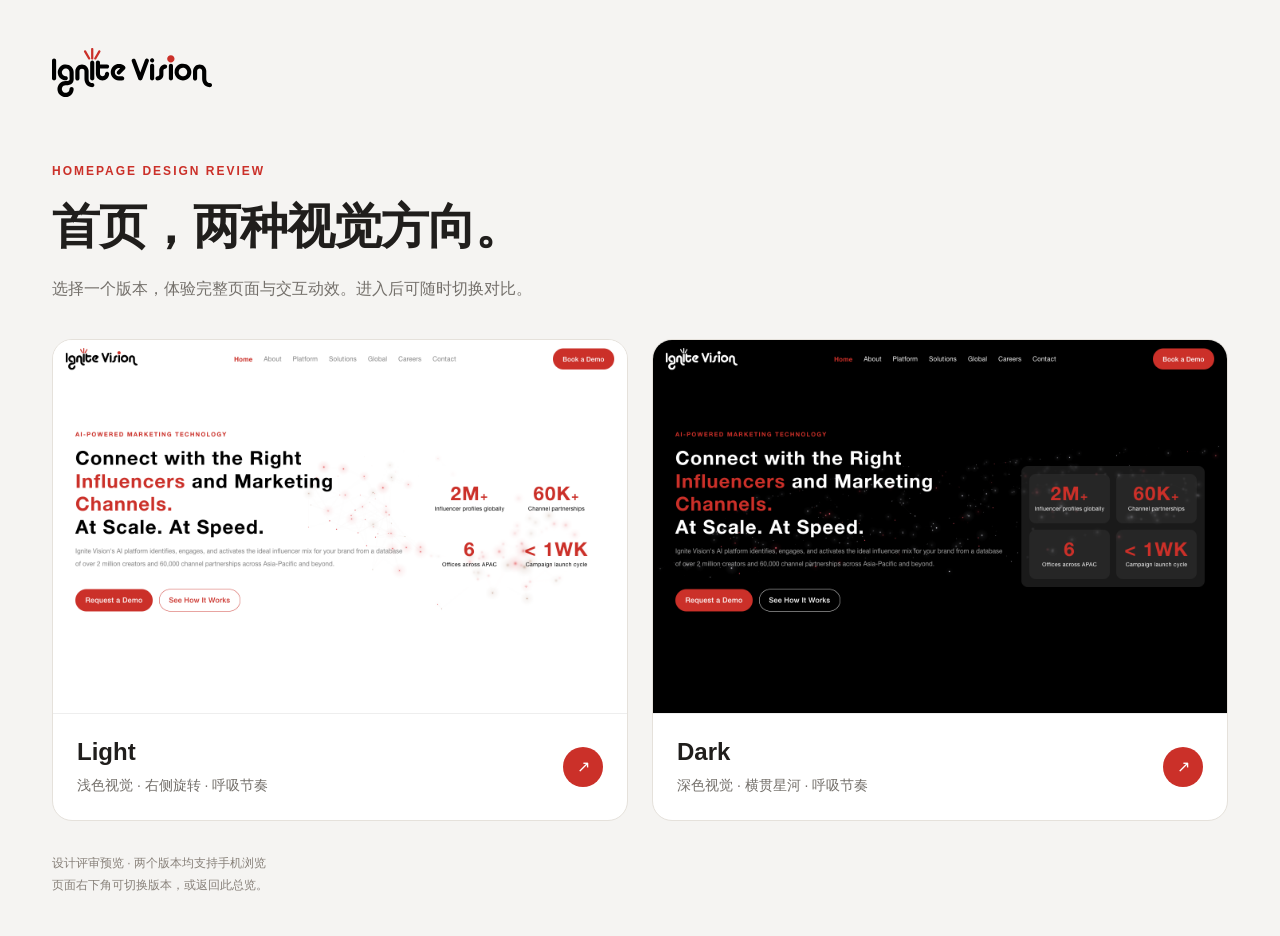
==== project/index.html @ 5781a89d "更新" ====
<!doctype html>
<html lang="zh-Hans"><head><meta charset="utf-8"><meta name="viewport" content="width=device-width,initial-scale=1"><title>Ignite Vision · 首页版本预览</title><style>
*{box-sizing:border-box}body{margin:0;background:#f5f4f2;color:#201e1c;font-family:Arial,"Helvetica Neue",sans-serif}main{max-width:1240px;margin:auto;padding:48px 32px 40px}.brand{display:block;width:160px;height:auto;margin-bottom:64px}.eyebrow{color:#cb3029;font-size:12px;font-weight:bold;letter-spacing:2px}h1{font-size:clamp(30px,4vw,48px);letter-spacing:-1px;margin:16px 0}header p{color:#74706b;line-height:1.8;margin-bottom:36px}.versions{display:grid;grid-template-columns:1fr 1fr;gap:24px}.version{display:block;background:white;border:1px solid #e5e1db;border-radius:20px;overflow:hidden;color:inherit;text-decoration:none;transition:transform 180ms,box-shadow 180ms}.version:hover{transform:translateY(-4px);box-shadow:0 14px 36px #221b1210}.version:focus-visible{outline:3px solid #cb3029;outline-offset:5px}.version img{width:100%;aspect-ratio:1440/936;object-fit:cover;display:block;border-bottom:1px solid #eee}.details{padding:24px;display:flex;gap:16px;align-items:center;justify-content:space-between}h2{font-size:24px;margin:0 0 8px}.details p{font-size:14px;color:#74706b;margin:0;line-height:1.6}.arrow{border-radius:50%;background:#cb3029;color:white;width:40px;height:40px;display:grid;place-items:center;flex-shrink:0}footer{color:#88817a;font-size:12px;margin-top:32px;line-height:1.8}@media(max-width:700px){main{padding:28px 20px}.brand{margin-bottom:40px}.versions{grid-template-columns:1fr}.details{padding:20px}}@media(prefers-reduced-motion:reduce){.version{transition:none}}
</style></head><body><main><img class="brand" src="assets/light/0-imgStandardFormat.svg" alt="Ignite Vision"><header><span class="eyebrow">HOMEPAGE DESIGN REVIEW</span><h1>首页，两种视觉方向。</h1><p>选择一个版本，体验完整页面与交互动效。进入后可随时切换对比。</p></header><div class="versions"><a class="version" href="home-light.html"><img src="assets/preview-light.png" alt="Light 首页浅色首屏预览"><div class="details"><div><h2>Light</h2><p>浅色视觉 · 右侧旋转 · 呼吸节奏</p></div><span class="arrow" aria-hidden="true">↗</span></div></a><a class="version" href="home.html"><img src="assets/preview-dark.png" alt="Dark 首页深色首屏预览"><div class="details"><div><h2>Dark</h2><p>深色视觉 · 横贯星河 · 呼吸节奏</p></div><span class="arrow" aria-hidden="true">↗</span></div></a></div><footer>设计评审预览 · 两个版本均支持手机浏览<br>页面右下角可切换版本，或返回此总览。</footer></main></body></html>
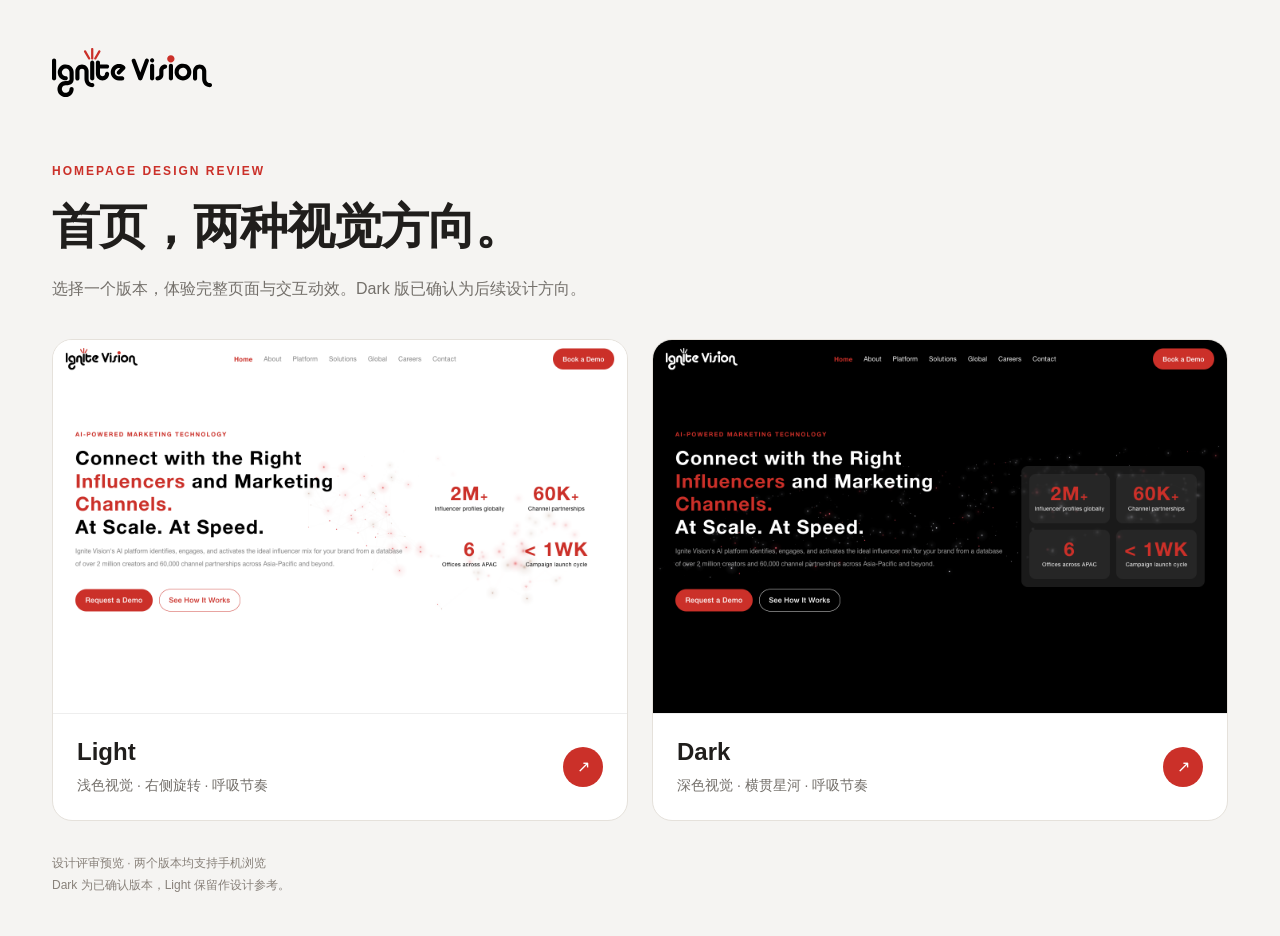
==== commit 03a7aef8: "更新" ====
--- a/project/index.html
+++ b/project/index.html
@@ -1,4 +1,4 @@
 <!doctype html>
 <html lang="zh-Hans"><head><meta charset="utf-8"><meta name="viewport" content="width=device-width,initial-scale=1"><title>Ignite Vision · 首页版本预览</title><style>
 *{box-sizing:border-box}body{margin:0;background:#f5f4f2;color:#201e1c;font-family:Arial,"Helvetica Neue",sans-serif}main{max-width:1240px;margin:auto;padding:48px 32px 40px}.brand{display:block;width:160px;height:auto;margin-bottom:64px}.eyebrow{color:#cb3029;font-size:12px;font-weight:bold;letter-spacing:2px}h1{font-size:clamp(30px,4vw,48px);letter-spacing:-1px;margin:16px 0}header p{color:#74706b;line-height:1.8;margin-bottom:36px}.versions{display:grid;grid-template-columns:1fr 1fr;gap:24px}.version{display:block;background:white;border:1px solid #e5e1db;border-radius:20px;overflow:hidden;color:inherit;text-decoration:none;transition:transform 180ms,box-shadow 180ms}.version:hover{transform:translateY(-4px);box-shadow:0 14px 36px #221b1210}.version:focus-visible{outline:3px solid #cb3029;outline-offset:5px}.version img{width:100%;aspect-ratio:1440/936;object-fit:cover;display:block;border-bottom:1px solid #eee}.details{padding:24px;display:flex;gap:16px;align-items:center;justify-content:space-between}h2{font-size:24px;margin:0 0 8px}.details p{font-size:14px;color:#74706b;margin:0;line-height:1.6}.arrow{border-radius:50%;background:#cb3029;color:white;width:40px;height:40px;display:grid;place-items:center;flex-shrink:0}footer{color:#88817a;font-size:12px;margin-top:32px;line-height:1.8}@media(max-width:700px){main{padding:28px 20px}.brand{margin-bottom:40px}.versions{grid-template-columns:1fr}.details{padding:20px}}@media(prefers-reduced-motion:reduce){.version{transition:none}}
-</style></head><body><main><img class="brand" src="assets/light/0-imgStandardFormat.svg" alt="Ignite Vision"><header><span class="eyebrow">HOMEPAGE DESIGN REVIEW</span><h1>首页，两种视觉方向。</h1><p>选择一个版本，体验完整页面与交互动效。进入后可随时切换对比。</p></header><div class="versions"><a class="version" href="home-light.html"><img src="assets/preview-light.png" alt="Light 首页浅色首屏预览"><div class="details"><div><h2>Light</h2><p>浅色视觉 · 右侧旋转 · 呼吸节奏</p></div><span class="arrow" aria-hidden="true">↗</span></div></a><a class="version" href="home.html"><img src="assets/preview-dark.png" alt="Dark 首页深色首屏预览"><div class="details"><div><h2>Dark</h2><p>深色视觉 · 横贯星河 · 呼吸节奏</p></div><span class="arrow" aria-hidden="true">↗</span></div></a></div><footer>设计评审预览 · 两个版本均支持手机浏览<br>页面右下角可切换版本，或返回此总览。</footer></main></body></html>
+</style></head><body><main><img class="brand" src="assets/light/0-imgStandardFormat.svg" alt="Ignite Vision"><header><span class="eyebrow">HOMEPAGE DESIGN REVIEW</span><h1>首页，两种视觉方向。</h1><p>选择一个版本，体验完整页面与交互动效。Dark 版已确认为后续设计方向。</p></header><div class="versions"><a class="version" href="home-light.html"><img src="assets/preview-light.png" alt="Light 首页浅色首屏预览"><div class="details"><div><h2>Light</h2><p>浅色视觉 · 右侧旋转 · 呼吸节奏</p></div><span class="arrow" aria-hidden="true">↗</span></div></a><a class="version" href="home.html"><img src="assets/preview-dark.png" alt="Dark 首页深色首屏预览"><div class="details"><div><h2>Dark</h2><p>深色视觉 · 横贯星河 · 呼吸节奏</p></div><span class="arrow" aria-hidden="true">↗</span></div></a></div><footer>设计评审预览 · 两个版本均支持手机浏览<br>Dark 为已确认版本，Light 保留作设计参考。</footer></main></body></html>
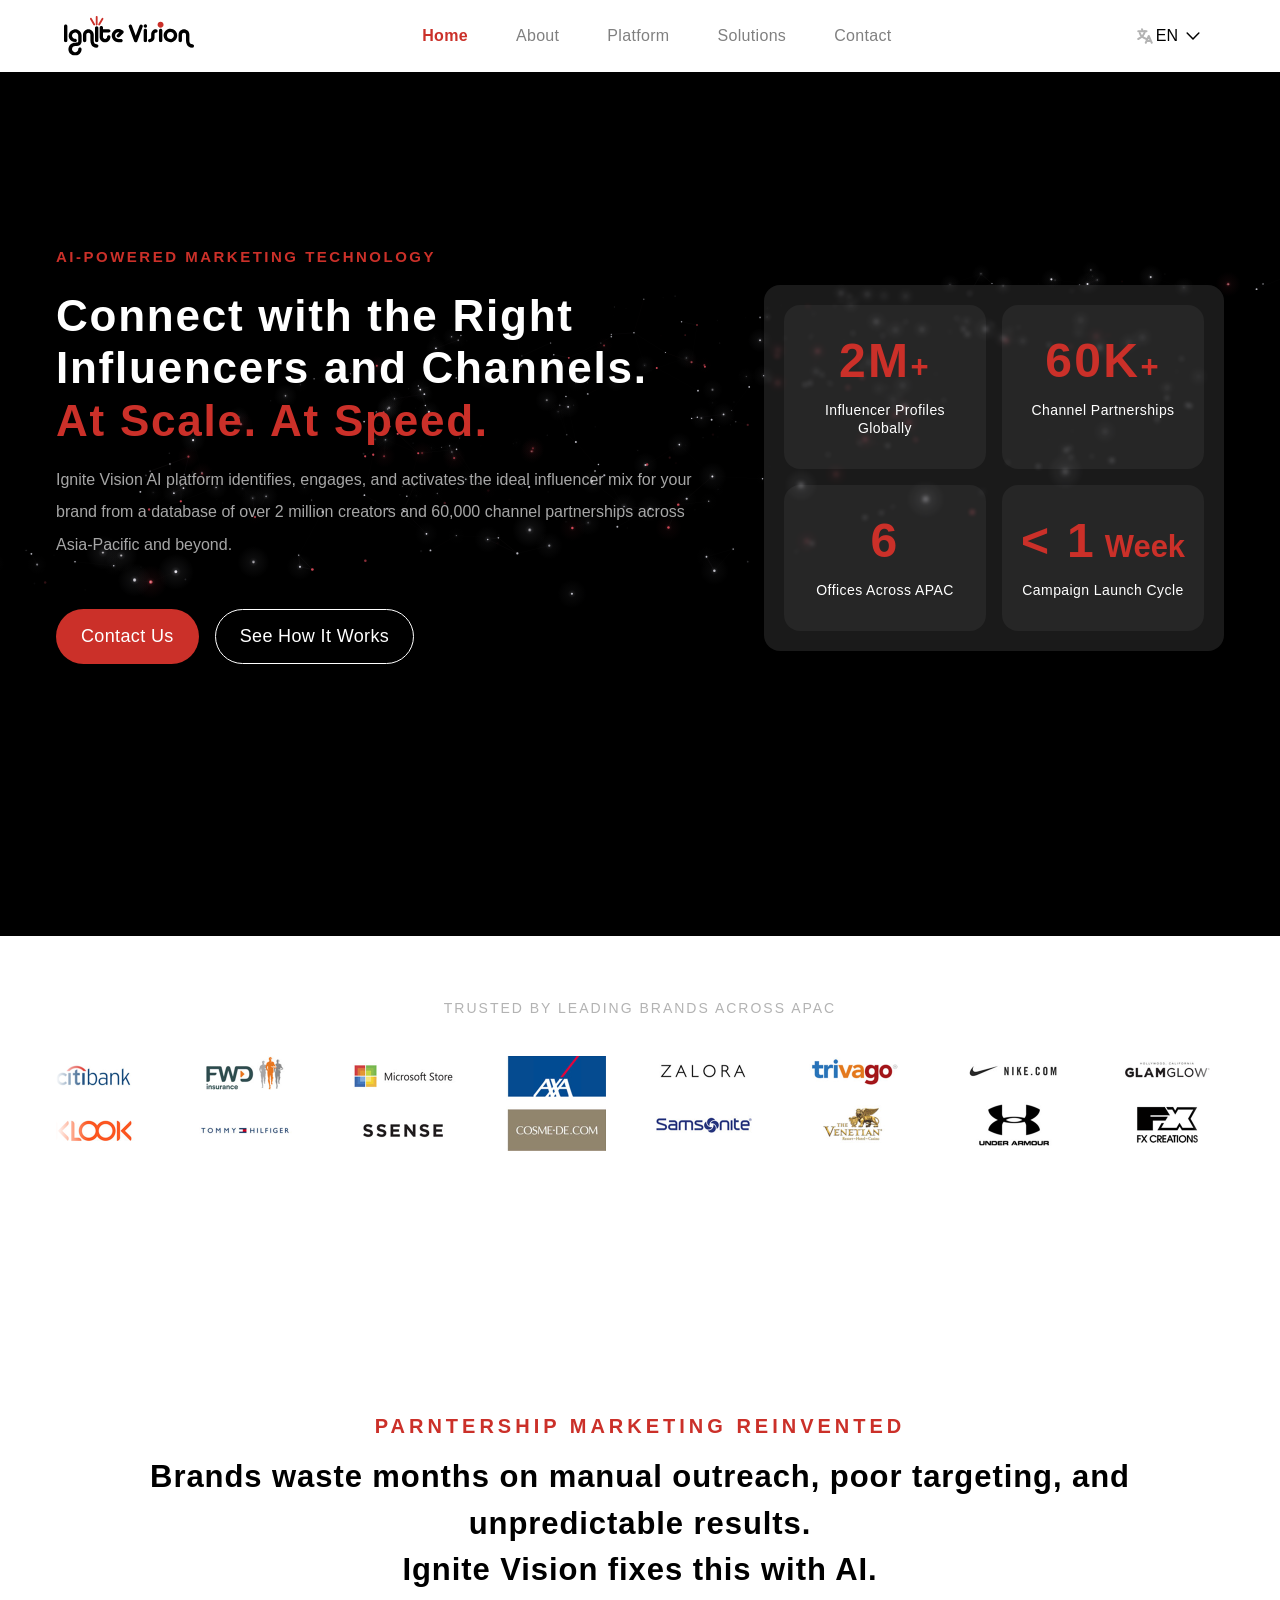
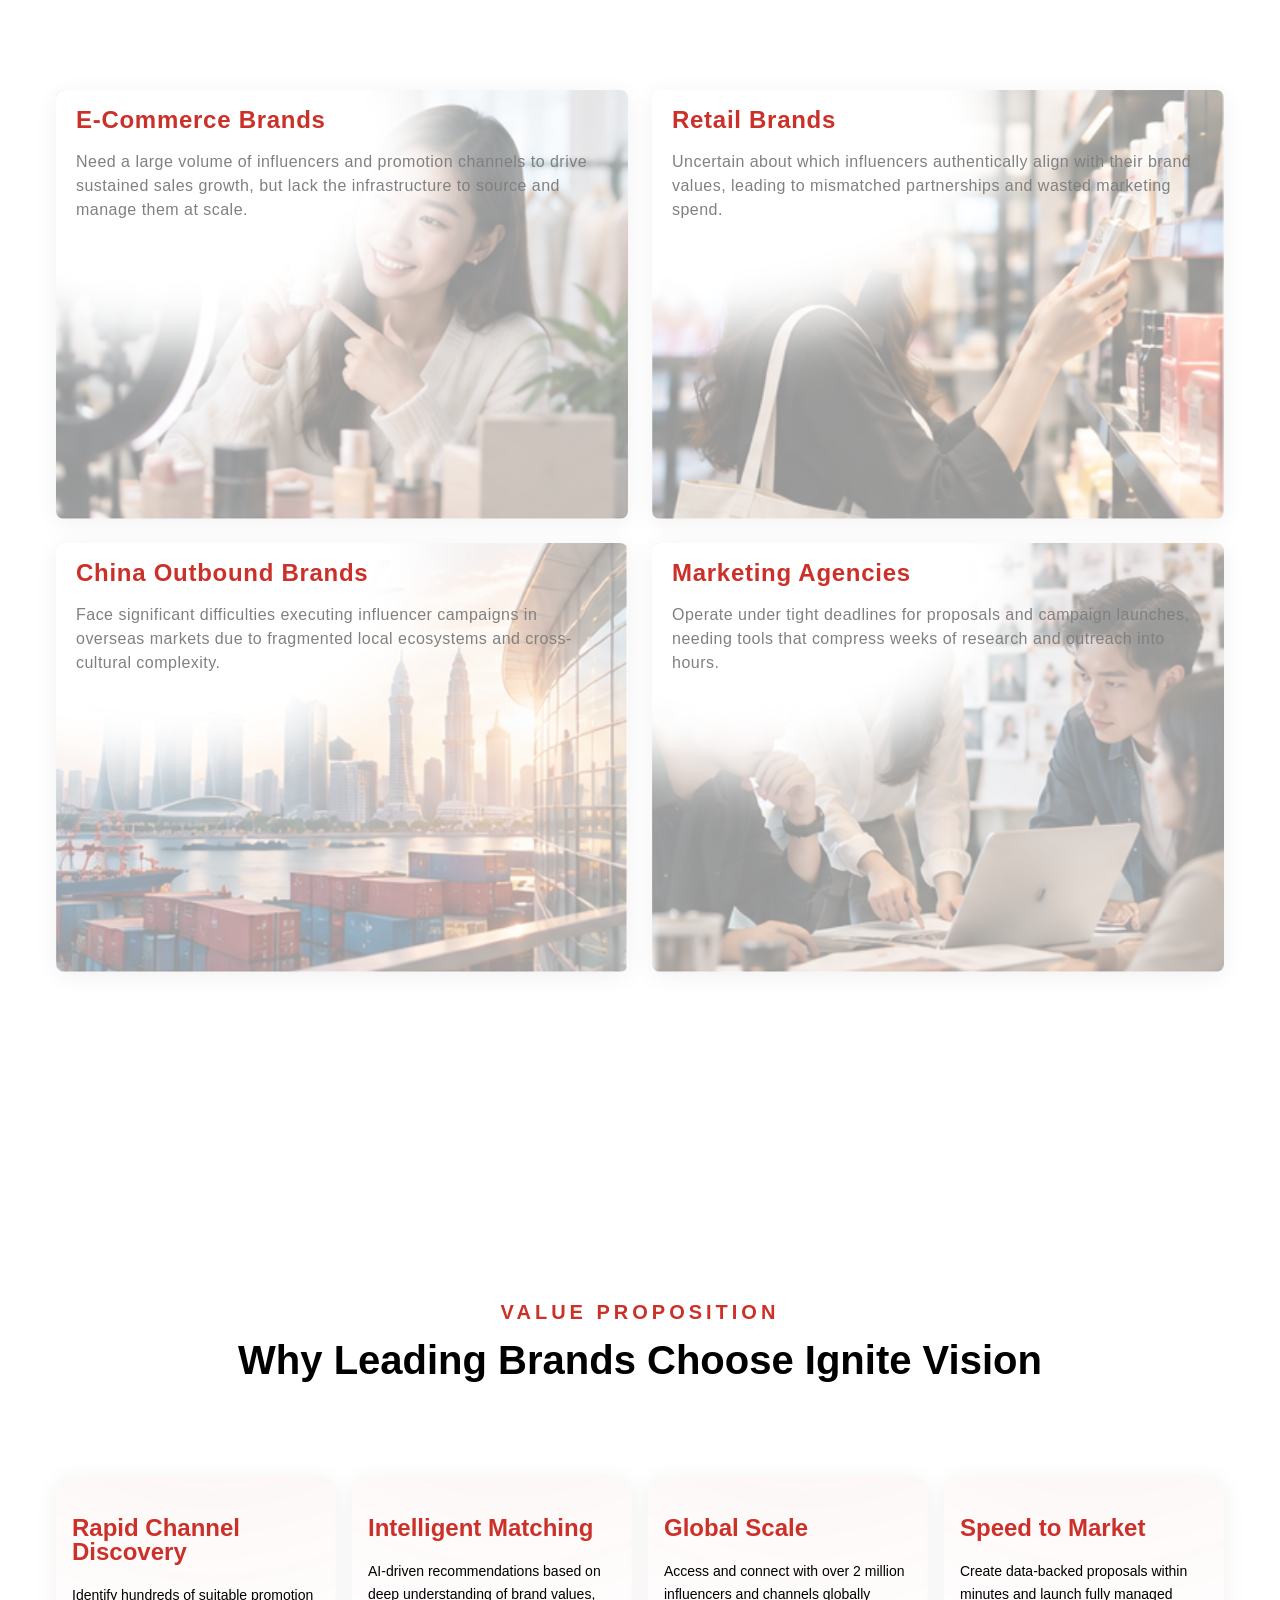
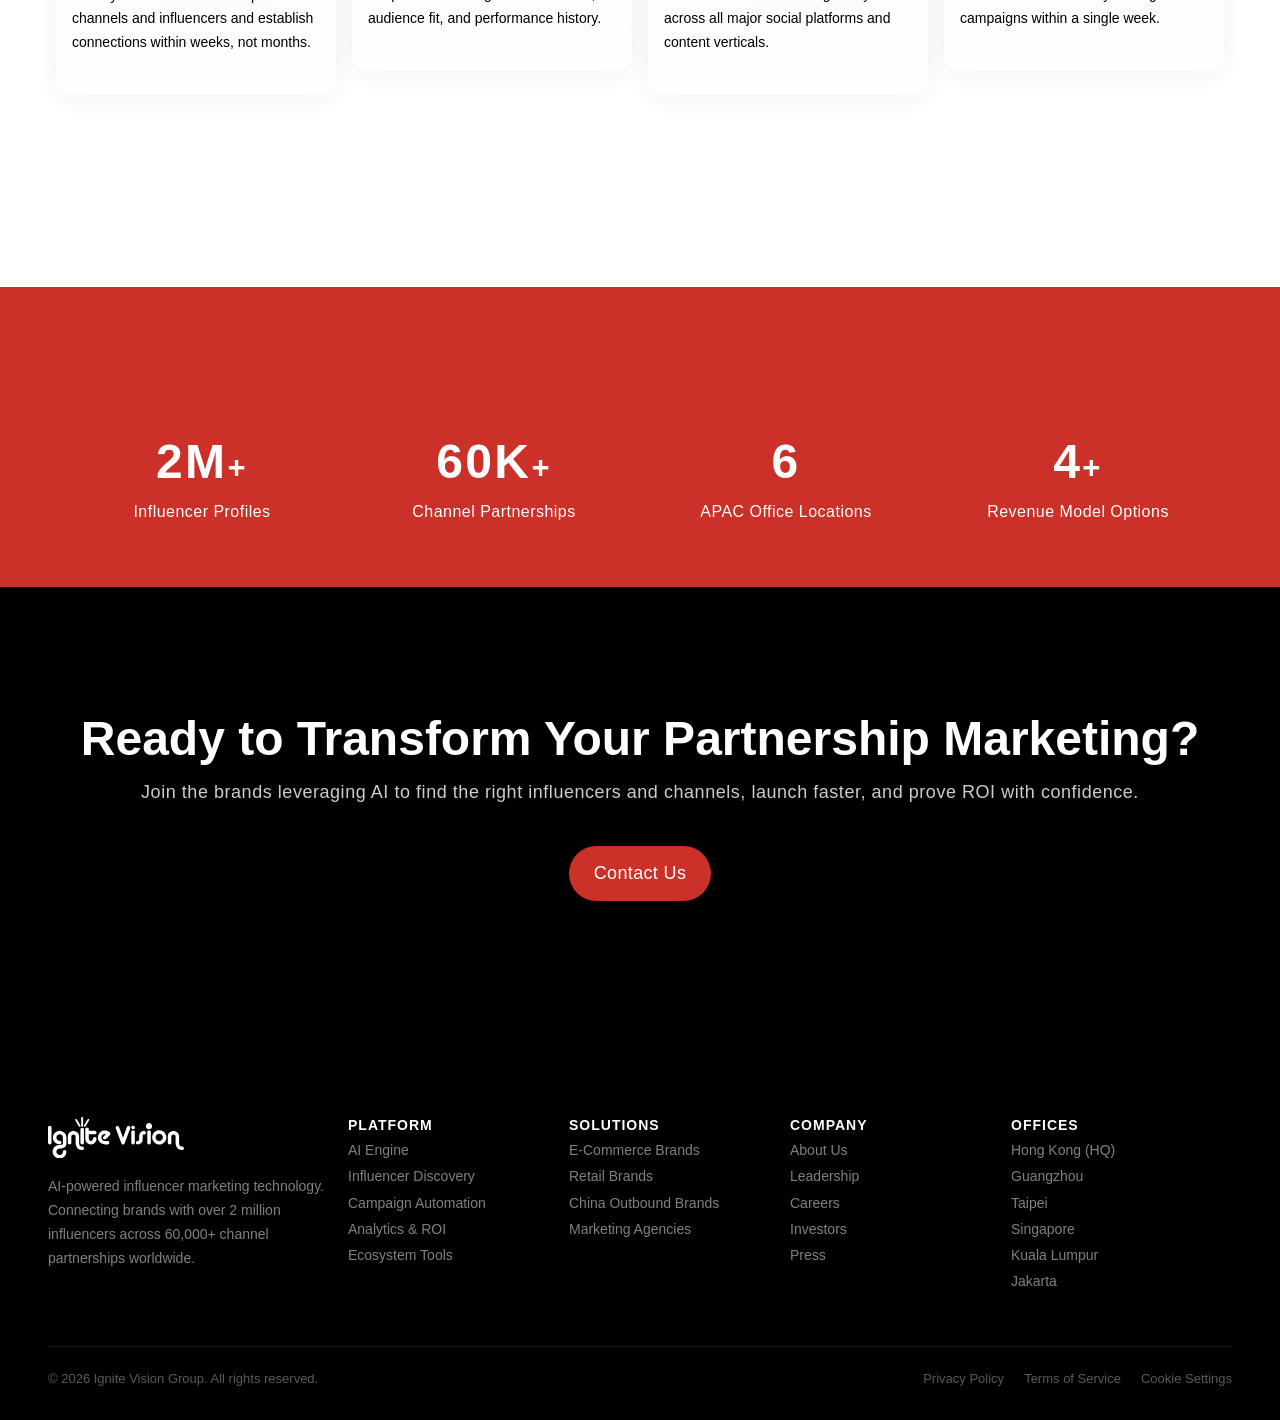
==== commit 2323e212: "更新入口" ====
--- a/project/index.html
+++ b/project/index.html
@@ -1,4 +1,5 @@
 <!doctype html>
-<html lang="zh-Hans"><head><meta charset="utf-8"><meta name="viewport" content="width=device-width,initial-scale=1"><title>Ignite Vision · 首页版本预览</title><style>
-*{box-sizing:border-box}body{margin:0;background:#f5f4f2;color:#201e1c;font-family:Arial,"Helvetica Neue",sans-serif}main{max-width:1240px;margin:auto;padding:48px 32px 40px}.brand{display:block;width:160px;height:auto;margin-bottom:64px}.eyebrow{color:#cb3029;font-size:12px;font-weight:bold;letter-spacing:2px}h1{font-size:clamp(30px,4vw,48px);letter-spacing:-1px;margin:16px 0}header p{color:#74706b;line-height:1.8;margin-bottom:36px}.versions{display:grid;grid-template-columns:1fr 1fr;gap:24px}.version{display:block;background:white;border:1px solid #e5e1db;border-radius:20px;overflow:hidden;color:inherit;text-decoration:none;transition:transform 180ms,box-shadow 180ms}.version:hover{transform:translateY(-4px);box-shadow:0 14px 36px #221b1210}.version:focus-visible{outline:3px solid #cb3029;outline-offset:5px}.version img{width:100%;aspect-ratio:1440/936;object-fit:cover;display:block;border-bottom:1px solid #eee}.details{padding:24px;display:flex;gap:16px;align-items:center;justify-content:space-between}h2{font-size:24px;margin:0 0 8px}.details p{font-size:14px;color:#74706b;margin:0;line-height:1.6}.arrow{border-radius:50%;background:#cb3029;color:white;width:40px;height:40px;display:grid;place-items:center;flex-shrink:0}footer{color:#88817a;font-size:12px;margin-top:32px;line-height:1.8}@media(max-width:700px){main{padding:28px 20px}.brand{margin-bottom:40px}.versions{grid-template-columns:1fr}.details{padding:20px}}@media(prefers-reduced-motion:reduce){.version{transition:none}}
-</style></head><body><main><img class="brand" src="assets/light/0-imgStandardFormat.svg" alt="Ignite Vision"><header><span class="eyebrow">HOMEPAGE DESIGN REVIEW</span><h1>首页，两种视觉方向。</h1><p>选择一个版本，体验完整页面与交互动效。Dark 版已确认为后续设计方向。</p></header><div class="versions"><a class="version" href="home-light.html"><img src="assets/preview-light.png" alt="Light 首页浅色首屏预览"><div class="details"><div><h2>Light</h2><p>浅色视觉 · 右侧旋转 · 呼吸节奏</p></div><span class="arrow" aria-hidden="true">↗</span></div></a><a class="version" href="home.html"><img src="assets/preview-dark.png" alt="Dark 首页深色首屏预览"><div class="details"><div><h2>Dark</h2><p>深色视觉 · 横贯星河 · 呼吸节奏</p></div><span class="arrow" aria-hidden="true">↗</span></div></a></div><footer>设计评审预览 · 两个版本均支持手机浏览<br>Dark 为已确认版本，Light 保留作设计参考。</footer></main></body></html>
+<html lang="en"><head><meta charset="utf-8"><meta name="viewport" content="width=device-width,initial-scale=1"><title>Ignite Vision</title>
+<script>location.replace('home.html'+location.search+location.hash);</script>
+<noscript><meta http-equiv="refresh" content="0;url=home.html"></noscript>
+</head><body><a href="home.html">Go to Ignite Vision</a></body></html>
